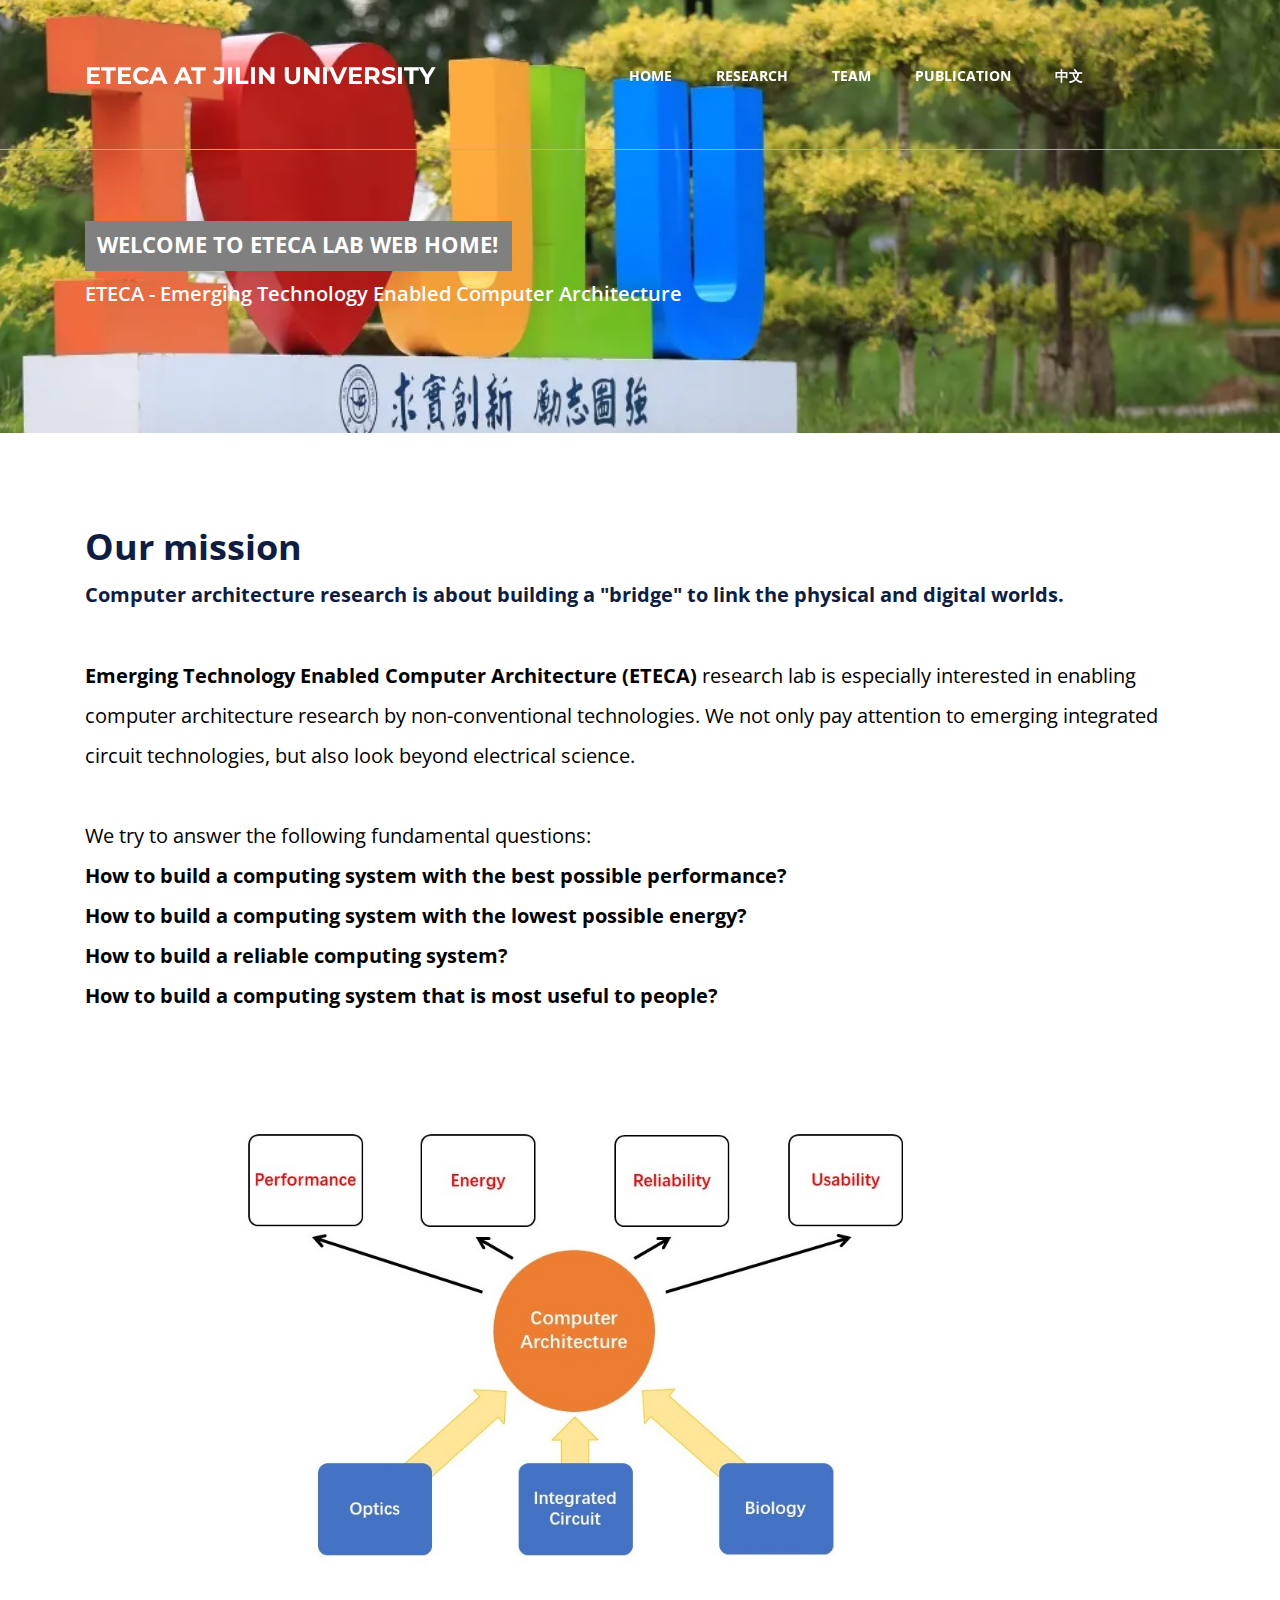
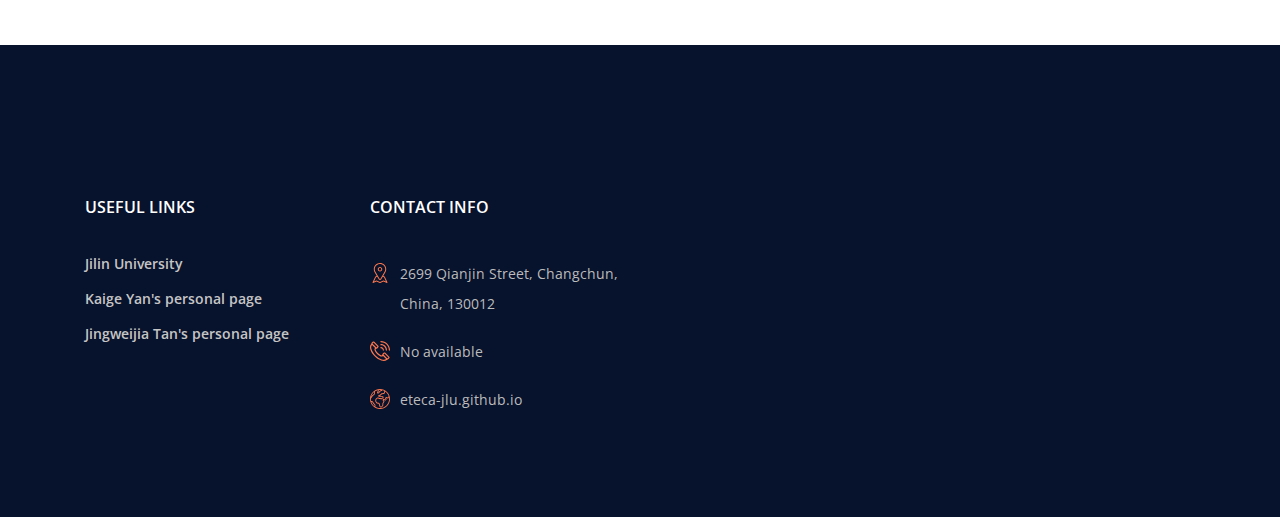
==== index.html @ 4bf4a9d3 "Add files via upload" ====
<!DOCTYPE html>
<html lang="en">
<head>
<title>ETECA</title>
<meta charset="utf-8">
<meta http-equiv="X-UA-Compatible" content="IE=edge">
<meta name="description" content="The Estate Teplate">
<meta name="viewport" content="width=device-width, initial-scale=1">
<link rel="stylesheet" type="text/css" href="styles/bootstrap4/bootstrap.min.css">
<link href="plugins/fontawesome-free-5.0.1/css/fontawesome-all.css" rel="stylesheet" type="text/css">
<link rel="stylesheet" type="text/css" href="styles/about_styles.css">
<link rel="stylesheet" type="text/css" href="styles/about_responsive.css">
</head>
<body>
<div class="super_container">

<div class="home">

<div class="home_background" style="background-image:url(images/_ilovejlu.png)"></div>
<div class="container">
<div class="row">
<div class="col">
<div class="home_content">
<div class="home_title">
<h2>Welcome to ETECA lab web home!</h2>
</div>
<div class="breadcrumbs">
<span><a href="index.html"><font style="font-size: 20px;">ETECA - Emerging Technology Enabled Computer Architecture</font></a></span>
</div>
</div>
</div>
</div>
</div>
</div>

<header class="header trans_300">
<div class="container">
<div class="row">
<div class="col">
<div class="header_container d-flex flex-row align-items-center trans_300">

<div class="logo_container">
<a href="#">
<div class="logo">
<span>ETECA at Jilin University</span>
</div>
</a>
</div>

<nav class="main_nav">
<ul class="main_nav_list">
<li class="main_nav_item"><a href="index.html">home</a></li>
<li class="main_nav_item"><a href="research.html">research</a></li>
<li class="main_nav_item"><a href="team.html">team</a></li>
<li class="main_nav_item"><a href="publication.html">publication</a></li>
<li class="main_nav_item"><a href="index_chinese.html">中文</a></li>
</ul>
</nav>


<div class="hamburger_container menu_mm">
<div class="hamburger menu_mm">
<i class="fas fa-bars trans_200 menu_mm"></i>
</div>
</div>
</div>
</div>
</div>
</div>

<div class="menu menu_mm">
<ul class="menu_list">
<li class="menu_item">
<div class="container">
<div class="row">
<div class="col">
<a href="index.html">home</a>
</div>
</div>
</div>
</li>
<li class="menu_item">
<div class="container">
<div class="row">
<div class="col">
<a href="research.html">research</a>
</div>
</div>
</div>
</li>
<li class="menu_item">
<div class="container">
<div class="row">
<div class="col">
<a href="team.html">team</a>
</div>
</div>
</div>
</li>
<li class="menu_item">
<div class="container">
<div class="row">
<div class="col">
<a href="publication.html">publication</a>
</div>
</div>
</div>
</li>
<li class="menu_item">
<div class="container">
<div class="row">
<div class="col">
<a href="index_chinese.html">中文</a>
</div>
</div>
</div>
</li>
</ul>
</div>
</header>

<div class="intro">
<div class="container">


<div class="row">
<div class="col-lg-12 order-lg-1 order-1">
<h2 class="intro_title">Our mission</h2>
<div class="intro_subtitle"><font style="font-size: 20px;">Computer architecture research is about building a "bridge" to link the physical and digital worlds.</font> </div>
<p class="intro_text"><font style="font-size: 20px;" color="black"><b>Emerging Technology Enabled Computer Architecture (ETECA)</b> research lab is especially interested in enabling computer architecture research by non-conventional technologies. We not only pay attention to emerging integrated circuit technologies, but also look beyond electrical science. <br><br>

We try to answer the following fundamental questions:  <br>
<b>How to build a computing system with the best possible performance?  </b> <br>
<b>How to build a computing system with the lowest possible energy? </b>  <br>
<b>How to build a reliable computing system? </b>  <br>
<b>How to build a computing system that is most useful to people? </b>  <br><br><br></font>
</p>
</div>
</div>


<div class="row">
<div class="col-lg-9 order-lg-1 order-1">
<div class="intro_image">
<img src="images/mission.jpg" alt="">
</div>
</div>
</div>

</div>
</div>




<footer class="footer">
<div class="container">
<div class="row">


<div class="col-lg-3 footer_col">
<div class="footer_col_title">useful links</div>
<ul class="footer_useful_links">
<li class="useful_links_item"><a href="#">Jilin University</a></li>
<li class="useful_links_item"><a href="https://yankaige-jlu.github.io/">Kaige Yan's personal page</a></li>
<li class="useful_links_item"><a href="https://jingweijiatan.github.io/">Jingweijia Tan's personal page</a></li>
</ul>
</div>


<div class="col-lg-3 footer_col">
<div class="footer_col_title">contact info</div>
<ul class="contact_info_list">
<li class="contact_info_item d-flex flex-row">
<div><div class="contact_info_icon"><img src="images/placeholder.svg" alt=""></div></div>
 <div class="contact_info_text">2699 Qianjin Street, Changchun, China, 130012</div>
</li>
<li class="contact_info_item d-flex flex-row">
<div><div class="contact_info_icon"><img src="images/phone-call.svg" alt=""></div></div>
<div class="contact_info_text">No available</div>
</li>
<li class="contact_info_item d-flex flex-row">
<div><div class="contact_info_icon"><img src="images/planet-earth.svg" alt=""></div></div>
<div class="contact_info_text"><a href="https://eteca-jlu.github.io">eteca-jlu.github.io</a></div>
</li>
</ul>
</div>
</div>
</div>
</footer>

</div>
<script src="js/jquery-3.2.1.min.js"></script>
<script src="styles/bootstrap4/popper.js"></script>
<script src="styles/bootstrap4/bootstrap.min.js"></script>
<script src="plugins/greensock/TweenMax.min.js"></script>
<script src="plugins/greensock/TimelineMax.min.js"></script>
<script src="plugins/scrollmagic/ScrollMagic.min.js"></script>
<script src="plugins/greensock/animation.gsap.min.js"></script>
<script src="plugins/greensock/ScrollToPlugin.min.js"></script>
<script src="plugins/OwlCarousel2-2.2.1/owl.carousel.js"></script>
<script src="plugins/scrollTo/jquery.scrollTo.min.js"></script>
<script src="plugins/easing/easing.js"></script>
<script src="js/custom.js"></script>

<script async src="https://www.googletagmanager.com/gtag/js?id=UA-23581568-13"></script>
<script>
  window.dataLayer = window.dataLayer || [];
  function gtag(){dataLayer.push(arguments);}
  gtag('js', new Date());

  gtag('config', 'UA-23581568-13');
</script>
</body>
</html>
---- styles/about_styles.css ----
@charset "utf-8";
/* CSS Document */

/******************************

[Table of Contents]

1. Fonts
2. Body and some general stuff
3. Home
4. Header
	4.1 Logo
	4.2 Main Navigation
	4.3 Phone Home
	4.4 Hamburger
5. Menu
6. Section Title
7. Button
8. Intro
9. Milestones
10. Agents
11. Newsletter
12. Footer
	12.1 Footer - About
	12.2 Footer - Useful Links
	12.3 Footer - Contact Form
	12.4 Footer - Contact Info
13. Credits


******************************/

/***********
1. Fonts
***********/

@import url('https://fonts.loli.net/css?family=Montserrat:700|Open+Sans:300,400,600,700');

/*********************************
2. Body and some general stuff
*********************************/

*
{
	margin: 0;
	padding: 0;
	-webkit-font-smoothing: antialiased;
	-webkit-text-shadow: rgba(0,0,0,.01) 0 0 1px;
	text-shadow: rgba(0,0,0,.01) 0 0 1px;
}
body
{
	font-family: 'Open Sans', sans-serif;
	font-size: 14px;
	font-weight: 400;
	background: #FFFFFF;
	color: #a5a5a5;
}
div
{
	display: block;
	position: relative;
	-webkit-box-sizing: border-box;
    -moz-box-sizing: border-box;
    box-sizing: border-box;
}
ul
{
	list-style: none;
	margin-bottom: 0px;
}
p
{
	font-family: 'Open Sans', sans-serif;
	font-size: 14px;
	line-height: 2;
	font-weight: 400;
	color: #838383;
	-webkit-font-smoothing: antialiased;
	-webkit-text-shadow: rgba(0,0,0,.01) 0 0 1px;
	text-shadow: rgba(0,0,0,.01) 0 0 1px;
}
p a
{
	display: inline;
	position: relative;
	color: inherit;
	border-bottom: solid 1px #ffa07f;
	-webkit-transition: all 200ms ease;
	-moz-transition: all 200ms ease;
	-ms-transition: all 200ms ease;
	-o-transition: all 200ms ease;
	transition: all 200ms ease;
}
a, a:hover, a:visited, a:active, a:link
{
	text-decoration: none;
	-webkit-font-smoothing: antialiased;
	-webkit-text-shadow: rgba(0,0,0,.01) 0 0 1px;
	text-shadow: rgba(0,0,0,.01) 0 0 1px;
}
p a:active
{
	position: relative;
	color: #FF6347;
}
p a:hover
{
	color: #FFFFFF;
	background: #ffa07f;
}
p a:hover::after
{
	opacity: 0.2;
}
::selection
{
	
}
p::selection
{
	
}
h1{font-size: 48px;}
h2{font-size: 36px;}
h3{font-size: 24px;}
h4{font-size: 18px;}
h5{font-size: 14px;}
h1, h2, h3, h4, h5, h6
{
	font-family: 'Open Sans', sans-serif;
	-webkit-font-smoothing: antialiased;
	-webkit-text-shadow: rgba(0,0,0,.01) 0 0 1px;
	text-shadow: rgba(0,0,0,.01) 0 0 1px;
}
h1::selection, 
h2::selection, 
h3::selection, 
h4::selection, 
h5::selection, 
h6::selection
{
	
}
.form-control
{
	color: #db5246;
}
section
{
	display: block;
	position: relative;
	box-sizing: border-box;
}
.clear
{
	clear: both;
}
.clearfix::before, .clearfix::after
{
	content: "";
	display: table;
}
.clearfix::after
{
	clear: both;
}
.clearfix
{
	zoom: 1;
}
.float_left
{
	float: left;
}
.float_right
{
	float: right;
}
.trans_200
{
	-webkit-transition: all 200ms ease;
	-moz-transition: all 200ms ease;
	-ms-transition: all 200ms ease;
	-o-transition: all 200ms ease;
	transition: all 200ms ease;
}
.trans_300
{
	-webkit-transition: all 300ms ease;
	-moz-transition: all 300ms ease;
	-ms-transition: all 300ms ease;
	-o-transition: all 300ms ease;
	transition: all 300ms ease;
}
.trans_400
{
	-webkit-transition: all 400ms ease;
	-moz-transition: all 400ms ease;
	-ms-transition: all 400ms ease;
	-o-transition: all 400ms ease;
	transition: all 400ms ease;
}
.trans_500
{
	-webkit-transition: all 500ms ease;
	-moz-transition: all 500ms ease;
	-ms-transition: all 500ms ease;
	-o-transition: all 500ms ease;
	transition: all 500ms ease;
}
.fill_height
{
	height: 100%;
}
.super_container
{
	width: 100%;
	overflow: hidden;
}
.prlx_parent
{
	overflow: hidden;
}
.prlx
{
	height: 130% !important;
}
.nopadding
{
	padding: 0px !important;
}

/*********************************
3. Home
*********************************/

.home
{
	height: 433px;
}
.home_background
{
	position: absolute;
	top: 0;
	left: 0;
	width: 100%;
	height: 100%;
	background-repeat: no-repeat;
	background-size: cover;
	background-position: center center;
}
.home_content
{
	width: 100%;
	margin-top: 221px;
}
.home_title
{
	display: inline-block;
	height: 50px;
	/*background: #fd784f;*/
	background: #808080;
}
.home_title h2
{
	font-size: 22px;
	line-height: 46px;
	font-weight: 700;
	text-transform: uppercase;
	color: #FFFFFF;
	padding-left: 12px;
	padding-right: 14px;
}
.breadcrumbs
{
	margin-top: 8px;
}
.breadcrumbs span::before
{
	display: inline-block;
	font-size: 16px;
	font-weight: 600;
	color: #FFFFFF;
	content: ' / ';
}
.breadcrumbs span:first-child::before
{
	display: none;
}
.breadcrumbs span a
{
	font-size: 16px;
	font-weight: 600;
	color: #FFFFFF;
	-webkit-transition: all 200ms ease;
	-moz-transition: all 200ms ease;
	-ms-transition: all 200ms ease;
	-o-transition: all 200ms ease;
	transition: all 200ms ease;
}
.breadcrumbs span a:hover
{
	color: #fd784f;
}

/*********************************
4. Header
*********************************/

.header
{
	display: block;
	position: fixed;
	top: 0;
	left: 0;
	width: 100%;
	height: 150px;
	border-bottom: solid 1px #aeaead;
	z-index: 15;
}
.header.scrolled
{
	height: 120px;
	background: #0e1d41;
	border: none;
}
.header_container
{
	width: 100%;
	height: 150px;
}
.header.scrolled .header_container
{
	height: 120px;
}

/*********************************
4.1 Logo
*********************************/

.logo_container
{
	
}
.logo
{
	text-align: center;
}
.logo span
{
	display: block;
	font-family: 'Montserrat', sans-serif;
	font-size: 24px;
	font-weight: 700;
	color: #FFFFFF;
	text-transform: uppercase;
	margin-top: 1px;
}

/*********************************
4.2 Main Navigation
*********************************/

.main_nav
{
	margin-left: auto;
	margin-right: 112px;
}
.main_nav_item
{
	display: inline-block;
	margin-right: 40px;
}
.main_nav_item:last-child
{
	margin-right: 0px;
}
.main_nav_item a
{
	font-size: 14px;
	font-weight: 700;
	text-transform: uppercase;
	color: #FFFFFF;
	padding-top: 5px;
	padding-bottom: 5px;
	-webkit-transition: all 200ms ease;
	-moz-transition: all 200ms ease;
	-ms-transition: all 200ms ease;
	-o-transition: all 200ms ease;
	transition: all 200ms ease;
}
.main_nav_item a:hover
{
	color: #fd784f;
}

/*********************************
4.3 Phone Home
*********************************/

.phone_home
{
	width: auto;
	height: 44px;
	background: #fd784f;
	padding-left: 46px;
	padding-right: 39px;
}
.phone_home span
{
	font-size: 18px;
	font-weight: 600;
	line-height: 44px;
	color: #FFFFFF;
}

/*********************************
4.4 Hamburger
*********************************/

.hamburger_container
{
	display: none;
	margin-left: auto;
}
.hamburger i
{
	font-size: 20px;
	padding: 5px;
	color: #FFFFFF;
	cursor: pointer;
}
.hamburger i:hover
{
	color: #f2f2f2;
}
.hamburger i:active
{
	color: #fd784f;
}

/*********************************
5. Menu
*********************************/

.menu
{
	display: block;
	width: 100%;
	max-height: 0px;
	overflow: hidden;
	opacity: 0;
	visibility: hidden;
	background: #FFFFFF;
	-webkit-transition: all 500ms ease;
	-moz-transition: all 500ms ease;
	-ms-transition: all 500ms ease;
	-o-transition: all 500ms ease;
	transition: all 500ms ease;
}
.menu.active
{
	opacity: 1;
	visibility: visible;
}
.menu_item
{
	border-bottom: solid 1px #f2f2f2;
}
.menu_item:last-child
{
	border: none;
}
.menu_item:hover
{
	background: #f2f2f2;
}
.menu_item a
{
	display: block;
	font-size: 14px;
	font-weight: 700;
	text-transform: uppercase;
	color: #0e1d41;
	padding-top: 5px;
	padding-bottom: 5px;
	line-height: 60px;
}

/*********************************
6. Section Title
*********************************/

.section_title
{
	padding-top: 37px;
	margin: 0 auto;
}
.section_title::after
{
	display: block;
	position: absolute;
	top: 0;
	left: 50%;
	-webkit-transform: translateX(-50%);
	-moz-transform: translateX(-50%);
	-ms-transform: translateX(-50%);
	-o-transform: translateX(-50%);
	transform: translateX(-50%);
	width: 3px;
	height: 25px;
	background: #fd784f;
	content: '';
}
.section_title h3
{
	text-transform: uppercase;
	color: #1e2c4e;
	font-weight: 700;
}
.section_subtitle
{
	display: block;
	font-size: 16px;
	font-weight: 600;
	color: #b0b1b3;
	margin-top: -4px;
}

/*********************************
7. Button
*********************************/

.button
{
	display: inline-block;
	height: 51px;
}
.button a
{
	display: block;
	font-size: 14px;
	font-weight: 600;
	text-transform: uppercase;
	line-height: 51px;
	padding-left: 34px;
	padding-right: 33px;
}

/*********************************
8. Intro
*********************************/

.intro
{
	padding-top: 92px;
	padding-bottom: 79px;
}
.intro_title
{
	font-weight: 700;
	color: #0e1d41;
}
.intro_subtitle
{
	font-size: 16px;
	font-weight: 700;
	line-height: 2;
	color: #0e1d41;
	margin-top: -1px;
}
.intro_text
{
	margin-top: 41px;
	margin-bottom: 0px;
}
.intro_button
{
	background: #fd784f;
	margin-top: 43px;
}
.intro_button a
{
	color: #FFFFFF;
}
.intro_image
{
	padding-left: 18.26%;
	padding-top: 19px;
	max-width: 100%;
}
.intro_image img
{
	max-width: 100%;
}

/*********************************
9. Milestones
*********************************/

.milestones
{
	padding-top: 179px;
	padding-bottom: 178px;
}
.milestones_background
{
	position: absolute;
	top: 0;
	left: 0;
	min-height: 400px;
	background: transparent;
	width: 100%;
	height: 100%;
	background-repeat: no-repeat;
	background-size: cover;
	background-position: center center;
}
.milestone
{
	width: 100%;
}
.milestone_icon
{
    height: 78px;
}
.milestone_icon img
{
	display: block;
	width: 100%;
}
.milestone_counter
{
	font-size: 60px;
	font-weight: 600;
	color: #FFFFFF;
	line-height: 1;
	margin-top: 34px;
}
.milestone_text
{
	font-size: 16px;
	font-weight: 700;
	text-transform: uppercase;
	color: #FFFFFF;
	margin-top: 15px;
}

/*********************************
10. Agents
*********************************/

.agents
{
	padding-top: 100px;
	padding-bottom: 100px;
}
.agents_row
{
	margin-top: 94px;
}
.agent_image
{
	width: 180px;
	height: 180px;
	border-radius: 50%;
	overflow: hidden;
}
.agent_name
{
	font-size: 16px;
	color: #1e2c4e;
	text-transform: uppercase;
	font-weight: 700;
	margin-top: 25px;
}
.agent_role
{
	font-size: 14px;
	font-weight: 600;
	color: #838383;
	margin-top: 7px;
}
.agent_social
{
	margin-top: 19px;
}
.agent_social_item
{
	display: inline-block;
	width: 31px;
	height: 31px;
	border: solid 2px #fd784f;
	border-radius: 50%;
	text-align: center;
	-webkit-transition: all 200ms ease;
	-moz-transition: all 200ms ease;
	-ms-transition: all 200ms ease;
	-o-transition: all 200ms ease;
	transition: all 200ms ease;
	margin-right: 9px;
}
.agent_social_item:last-child
{
	margin-right: 0px;
}
.agent_social_item a
{
	display: block;
	position: relative;
	width: 100%;
	height: 100%;
}
.agent_social_item a i
{
	display: block;
	position: relative;
	color: #fd784f;
	top: 50%;
	-webkit-transform: translateY(-50%);
	-moz-transform: translateY(-50%);
	-ms-transform: translateY(-50%);
	-o-transform: translateY(-50%);
	transform: translateY(-50%);
	font-size: 12px;
	-webkit-transition: all 200ms ease;
	-moz-transition: all 200ms ease;
	-ms-transition: all 200ms ease;
	-o-transition: all 200ms ease;
	transition: all 200ms ease;
}
.agent_social_item:hover
{
	background: #fd784f;
}
.agent_social_item:hover a i
{
	color: #FFFFFF;
}
.agents_more_button
{
	background: #fd784f;
	margin-top: 100px;
}
.agents_more_button a
{
	color: #FFFFFF;
}

/*********************************
11. Newsletter
*********************************/

.newsletter
{
	padding-top: 76px;
	padding-bottom: 99px;
	background: #0e1d41;
}
.newsletter_title
{
	padding-top: 37px;
	margin: 0 auto;
}
.newsletter_title::after
{
	display: block;
	position: absolute;
	top: 0;
	left: 0;
	width: 3px;
	height: 25px;
	background: #fd784f;
	content: '';
}
.newsletter_title h3
{
	text-transform: uppercase;
	color: #FFFFFF;
	font-weight: 700;
}
.newsletter_subtitle
{
	display: block;
	font-size: 16px;
	font-weight: 600;
	color: #b0b1b3;
	margin-top: -4px;
}
.newsletter_form_container
{
	margin-top: 31px;
}
.newsletter_email
{
	width: calc(100% - 132px);
	height: 55px;
	border: none;
	padding-left: 27px;
	font-weight: 500;
	color: #fd784f;
	background: #4a5b85;
}
.newsletter_email:focus
{
	outline: solid 2px #fd784f;
}
.newsletter_email::-webkit-input-placeholder
{
	font-size: 11px !important;
	font-style: italic !important;
	font-weight: 400 !important;
	color: #adb8d4 !important;
}
.newsletter_email:-moz-placeholder /* older Firefox*/
{
	font-size: 11px !important;
	font-style: italic !important;
	font-weight: 400 !important;
	color: #adb8d4 !important;
}
.newsletter_email::-moz-placeholder /* Firefox 19+ */ 
{
	font-size: 11px !important;
	font-style: italic !important;
	font-weight: 400 !important;
	color: #adb8d4 !important;
} 
.newsletter_email:-ms-input-placeholder
{ 
	font-size: 11px !important;
	font-style: italic !important;
	font-weight: 400 !important;
	color: #adb8d4 !important;
}
.newsletter_email::input-placeholder
{
	font-size: 11px !important;
	font-style: italic !important;
	font-weight: 400 !important;
	color: #adb8d4 !important;
}
.newsletter_submit_btn
{
	width: 132px;
	height: 55px;
	border: none;
	background: #fd784f;
	color: #FFFFFF;
	font-size: 14px;
	font-weight: 600;
	text-transform: uppercase;
	cursor: pointer;
}
.newsletter_submit_btn:focus
{
	border: solid 2px #FFFFFF;
}
.weekly_offer
{
	width: 100%;
	height: 100%;
}
.weekly_offer_image
{
	position: absolute;
	top: 0;
	left: 0;
	width: 100%;
	height: 100%;
	background-repeat: no-repeat;
	background-size: cover;
	background-position: center center;
}
.weekly_offer_content
{
	position: absolute;
	top: 0;
	left: 0;
	height: 58px;
	background: #0e1d41;
	z-index: 10;
}
.weekly_offer_icon
{
	width: 64px;
	background: #fd784f;
}
.weekly_offer_icon img
{
	width: 35px;
	height: 41px;
}
.weekly_offer_text
{
	font-size: 14px;
	font-weight: 700;
	line-height: 58px;
	color: #FFFFFF;
	text-transform: uppercase;
	padding-left: 30px;
	padding-right: 30px;
}

/*********************************
12. Footer
*********************************/

.footer
{
	padding-top: 150px;
	padding-bottom: 80px;
	background: #07122c;
}
.footer_col_title
{
	font-size: 16px;
	font-weight: 600;
	text-transform: uppercase;
	color: #FFFFFF;
}

/*********************************
12.1 Footer - About
*********************************/

.footer .logo_container
{
	display: inline-block;
	position: absolute;
	left: 0;
	top: -58px;
}
.footer .logo
{
	text-align: center;
}
.footer .logo span
{
	display: block;
	font-family: 'Montserrat', sans-serif;
	font-size: 24px;
	font-weight: 700;
	color: #FFFFFF;
	text-transform: uppercase;
	margin-top: 1px;
}
.footer_social
{
	margin-top: 60px;
}
.footer_social_item
{
	display: inline-block;
	width: 31px;
	height: 31px;
	border: solid 2px #fd784f;
	border-radius: 50%;
	text-align: center;
	-webkit-transition: all 200ms ease;
	-moz-transition: all 200ms ease;
	-ms-transition: all 200ms ease;
	-o-transition: all 200ms ease;
	transition: all 200ms ease;
	margin-right: 9px;
}
.footer_social_item:last-child
{
	margin-right: 0px;
}
.footer_social_item a
{
	display: block;
	position: relative;
	width: 100%;
	height: 100%;
}
.footer_social_item a i
{
	display: block;
	position: relative;
	color: #fd784f;
	top: 50%;
	-webkit-transform: translateY(-50%);
	-moz-transform: translateY(-50%);
	-ms-transform: translateY(-50%);
	-o-transform: translateY(-50%);
	transform: translateY(-50%);
	font-size: 12px;
	-webkit-transition: all 200ms ease;
	-moz-transition: all 200ms ease;
	-ms-transition: all 200ms ease;
	-o-transition: all 200ms ease;
	transition: all 200ms ease;
}
.footer_social_item:hover
{
	background: #fd784f;
}
.footer_social_item:hover a i
{
	color: #FFFFFF;
}
.footer_about
{
	margin-top: 44px;
	padding-right: 10px;
}
.footer_about p
{
	color: #c5c5c5;
	line-height: 2.29;
	margin-bottom: 0px;
}

/*********************************
12.2 Footer - Useful Links
*********************************/

.footer_useful_links
{
	margin-top: 27px;
}
.useful_links_item a
{
	font-size: 14px;
	font-weight: 600;
	color: #c5c5c5;
	line-height: 2.5;
	-webkit-transition: all 200ms ease;
	-moz-transition: all 200ms ease;
	-ms-transition: all 200ms ease;
	-o-transition: all 200ms ease;
	transition: all 200ms ease;
}
.useful_links_item a:hover
{
	color: #fd784f;
}

/*********************************
12.3 Footer - Contact Form
*********************************/

.footer_contact_form_container
{
	margin-top: 41px;
}
.footer_contact_form
{
	
}
.input_field
{
	width: 100%;
	background: #1e2c4e;
	border: solid 2px transparent;
	margin-bottom: 9px;
	height: 38px;
	padding-left: 17px;
	color: #fd784f;
}
.input_field:focus
{
	outline: none !important;
	border-color: #fd784f;
}
.text_field
{
	width: 100%;
	height: 117px;
	background: #1e2c4e;
	border: solid 2px transparent;
	padding-left: 17px;
	margin-bottom: 7px;
	color: #fd784f;
	padding-top: 10px;
}
.text_field:focus
{
	outline: none !important;
	border-color: #fd784f;
}
.contact_send_btn
{
	width: 86px;
	height: 32px;
	background: #fd784f;
	font-size: 12px;
	font-weight: 600;
	text-transform: uppercase;
	color: #FFFFFF;
	cursor: pointer;
	border: none;
}
.contact_send_btn:focus
{
	outline: solid 1px #FFFFFF;
	border: green !important;
}
.input_field::-webkit-input-placeholder,
.text_field::-webkit-input-placeholder
{
	font-size: 11px !important;
	font-style: italic !important;
	font-weight: 400 !important;
	color: #6678a3 !important;
}
.input_field:-moz-placeholder,
.text_field:-moz-placeholder
{
	font-size: 11px !important;
	font-style: italic !important;
	font-weight: 400 !important;
	color: #6678a3 !important;
}
.input_field::-moz-placeholder,
.text_field::-moz-placeholder
{
	font-size: 11px !important;
	font-style: italic !important;
	font-weight: 400 !important;
	color: #6678a3 !important;
} 
.input_field:-ms-input-placeholder,
.text_field:-ms-input-placeholder
{ 
	font-size: 11px !important;
	font-style: italic !important;
	font-weight: 400 !important;
	color: #6678a3 !important;
}
.input_field::input-placeholder,
.text_field::input-placeholder
{
	font-size: 11px !important;
	font-style: italic !important;
	font-weight: 400 !important;
	color: #6678a3 !important;
}

/*********************************
12.4 Footer - Contact Info
*********************************/

.contact_info_list
{
	margin-top: 44px;
}
.contact_info_item
{
	margin-bottom: 22px;
}
.contact_info_icon
{
	width: 20px;
	height: 20px;
	margin-right: 10px;
}
.contact_info_icon img
{
	display: block;
	width: 100%;
}
.contact_info_text,
.contact_info_text a
{
	color: #bcbcbd;
	line-height: 2.14;
	margin-top: -4px;
}
.contact_info_item:hover .contact_info_text,
.contact_info_item:hover .contact_info_text a
{
	color: #fd784f;
}

/*********************************
13. Credits
*********************************/

.credits
{
	background: #040b1d;
	text-align: center;
}
.credits span
{
	color: #485165;
	line-height: 49px;
}
---- styles/about_responsive.css ----
@charset "utf-8";
/* CSS Document */

/******************************

[Table of Contents]

1. 1600px
2. 1440px
3. 1280px
4. 1199px
5. 1024px
6. 991px
7. 959px
8. 880px
9. 768px
10. 767px
11. 539px
12. 479px
13. 400px

******************************/

/************
1. 1600px
************/

@media only screen and (max-width: 1600px)
{
	
}

/************
2. 1440px
************/

@media only screen and (max-width: 1440px)
{
	
}

/************
3. 1380px
************/

@media only screen and (max-width: 1380px)
{
	
}

/************
3. 1280px
************/

@media only screen and (max-width: 1280px)
{
	
}

/************
4. 1199px
************/

@media only screen and (max-width: 1199px)
{
	.main_nav
	{
		margin-right: 56px;
	}
	.main_nav_item
	{
		margin-right: 33px;
	}
	.phone_home
	{
		padding-left: 31px;
    	padding-right: 29px;
	}
	.phone_home span
	{
		font-size: 14px;
	}
}

/************
4. 1100px
************/

@media only screen and (max-width: 1100px)
{
	
}

/************
5. 1024px
************/

@media only screen and (max-width: 1024px)
{
	
}

/************
6. 991px
************/

@media only screen and (max-width: 991px)
{
	.main_nav
	{
		display: none;
	}
	.phone_home
	{
		display: none;
	}
	.logo span
	{
		font-size: 20px;
	}
	.logo img
	{
		width: 60px;
	}
	.hamburger_container
	{
		display: block;
	}
	.intro_image
	{
		padding-left: 0px;
		padding-top: 0px;
	}
	.intro_title
	{
		margin-top: 50px;
	}
	.milestone_col
	{
		margin-bottom: 60px;
	}
	.milestone_col:last-child
	{
		margin-bottom: 0px;
	}
	.agent_col
	{
		margin-bottom: 60px;
	}
	.agent_col:last-child
	{
		margin-bottom: 0px;
	}
	.weekly_offer
	{
		height: auto;
	}
	.weekly_offer_image
	{
		position: relative;
		top: auto;
		left: auto;
		width: 100%;
		height: 220px;
		margin-top: 80px;
	}
	.footer_col
	{
		margin-bottom: 60px;
	}
	.footer_col:last-child
	{
		margin-bottom: 0px;
	}
}

/************
7. 959px
************/

@media only screen and (max-width: 959px)
{
	
}

/************
8. 880px
************/

@media only screen and (max-width: 880px)
{
	
}

/************
9. 768px
************/

@media only screen and (max-width: 768px)
{
	
}

/************
10. 767px
************/

@media only screen and (max-width: 767px)
{
	.weekly_offer_image
	{
		height: 162px;
	}
}

/************
11. 575px
************/

@media only screen and (max-width: 575px)
{
	h2{font-size: 28px;}
	h3{font-size: 20px;}
	p{font-size: 13px;}
	.header
	{
		height: 80px;
	}
	.header_container
	{
		height: 80px;
	}
	.header.scrolled
	{
		height: 70px;
	}
	.header.scrolled .header_container
	{
		height: 70px;
	}
	.logo img
	{
		width: 36px;
	}
	.logo span
	{
		font-size: 12px;
	}
	.menu_item a
	{
		font-size: 14px;
		line-height: 42px;
	}
	.home
	{
		height: 372px;
	}
	.home_content
	{
		margin-top: 205px;
	}
	.section_subtitle
	{
		font-size: 14px;
	}
	.button
	{
		height: 41px;
	}
	.button a
	{
	    font-size: 12px;
	    line-height: 41px;
	    padding-left: 27px;
	    padding-right: 26px;
	}
	.intro_title
	{
		margin-top: 45px;
	}
	.intro_text
	{
		margin-top: 29px;
	}
	.milestone_counter
	{
		font-size: 36px;
		margin-top: 30px;
	}
	.milestone_text
	{
		font-size: 12px;
		margin-top: 10px;
	}
	.newsletter_email
	{
		height: 40px;
	}
	.newsletter_submit_btn
	{
		height: 40px;
		font-size: 12px;
	}
	.weekly_offer_image
	{
		height: calc((100vw - 30px) / 3.13);
		margin-top: 43px;
	}
	.weekly_offer_content
	{
		height: 40px;
	}
	.weekly_offer_icon
	{
		width: 54px;
	}
	.weekly_offer_icon img
	{
		width: 22px;
	}
	.weekly_offer_text
	{
		font-size: 12px;
		line-height: 40px;
		padding-left: 25px;
		padding-right: 25px;
	}
	.useful_links_item a
	{
		font-size: 13px;
	}
}

/************
11. 539px
************/

@media only screen and (max-width: 539px)
{
	
}

/************
12. 480px
************/

@media only screen and (max-width: 480px)
{
	
}

/************
13. 479px
************/

@media only screen and (max-width: 479px)
{
	h2{font-size: 24px;}
	.intro_subtitle
	{
		font-size: 14px;
	}
}

/************
14. 400px
************/

@media only screen and (max-width: 400px)
{
	
}
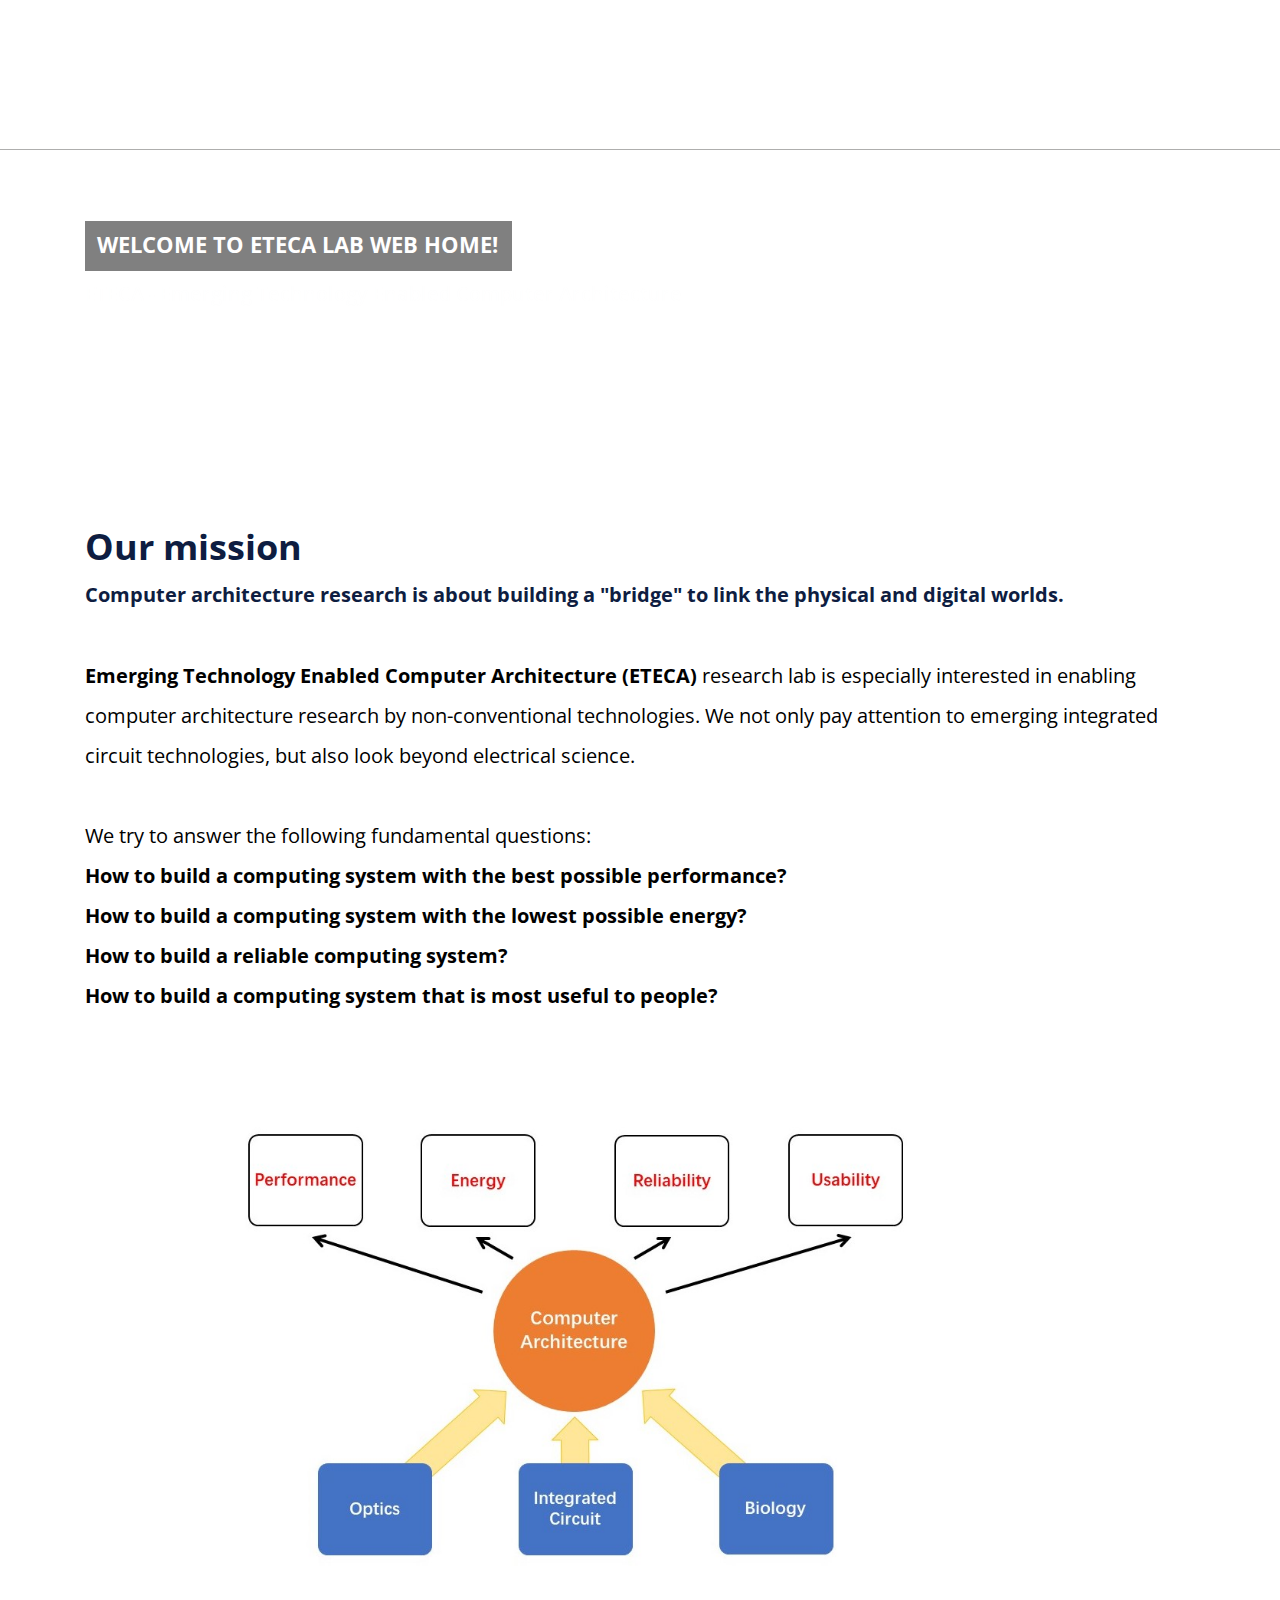
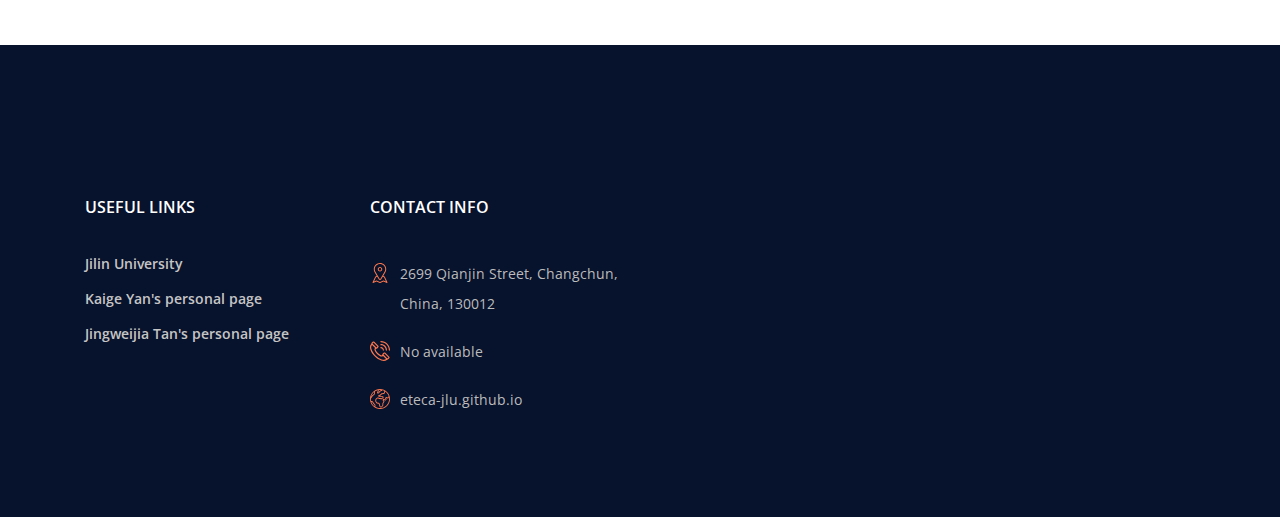
==== commit 3c8f2983: "Add files via upload" ====
--- a/index.html
+++ b/index.html
@@ -16,7 +16,7 @@
 
 <div class="home">
 
-<div class="home_background" style="background-image:url(images/_ilovejlu.png)"></div>
+<div class="home_background" style="background-image:url(images/ilovejlu.jpg)"></div>
 <div class="container">
 <div class="row">
 <div class="col">
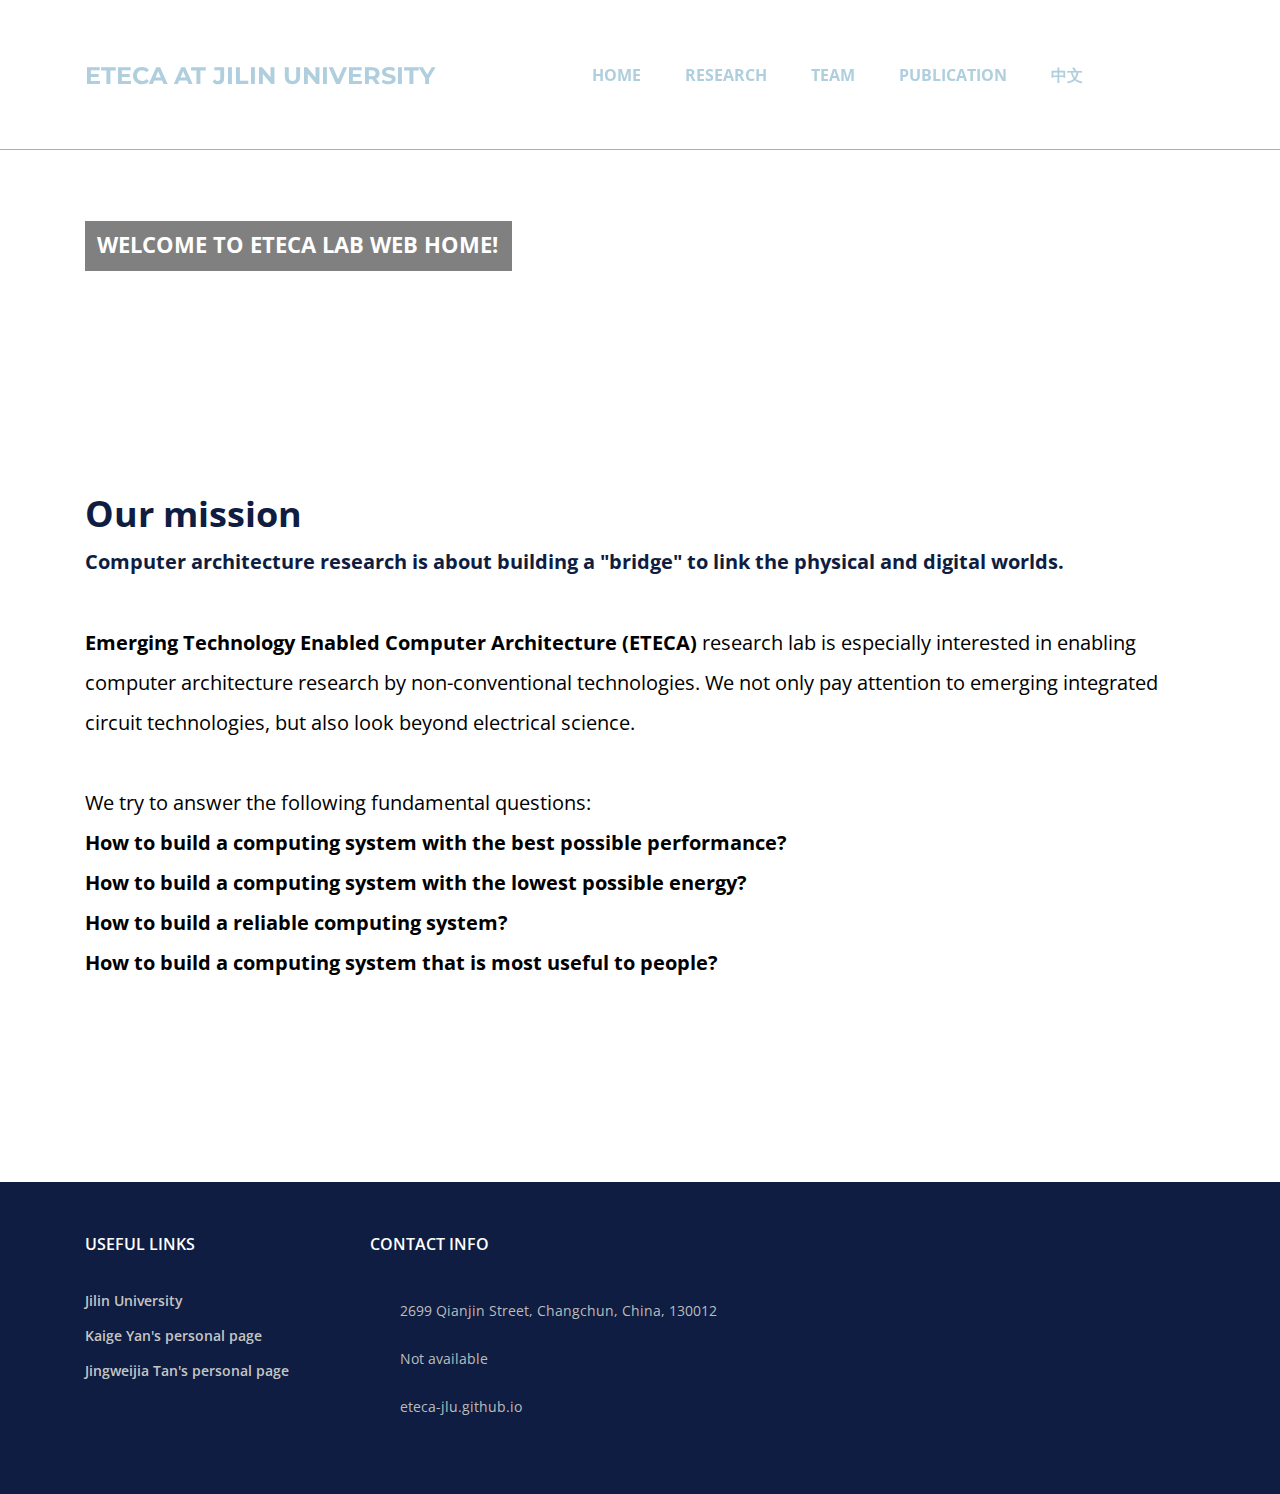
==== commit 872e3b3c: "Add files via upload" ====
--- a/index.html
+++ b/index.html
@@ -168,7 +168,7 @@
 </div>
 
 
-<div class="col-lg-3 footer_col">
+<div class="col-lg-7 footer_col">
 <div class="footer_col_title">contact info</div>
 <ul class="contact_info_list">
 <li class="contact_info_item d-flex flex-row">
@@ -177,7 +177,7 @@
 </li>
 <li class="contact_info_item d-flex flex-row">
 <div><div class="contact_info_icon"><img src="images/phone-call.svg" alt=""></div></div>
-<div class="contact_info_text">No available</div>
+<div class="contact_info_text">Not available</div>
 </li>
 <li class="contact_info_item d-flex flex-row">
 <div><div class="contact_info_icon"><img src="images/planet-earth.svg" alt=""></div></div>
--- a/styles/about_styles.css
+++ b/styles/about_styles.css
@@ -237,7 +237,9 @@
 
 .home
 {
-	height: 433px;
+	/*KYan*/
+	/*height: 433px;*/
+	height: 400px;
 }
 .home_background
 {
@@ -353,7 +355,8 @@
 	font-family: 'Montserrat', sans-serif;
 	font-size: 24px;
 	font-weight: 700;
-	color: #FFFFFF;
+	/*KYan*/
+	color: #B0CFDE;
 	text-transform: uppercase;
 	margin-top: 1px;
 }
@@ -378,10 +381,11 @@
 }
 .main_nav_item a
 {
-	font-size: 14px;
+	font-size: 16px;
 	font-weight: 700;
 	text-transform: uppercase;
-	color: #FFFFFF;
+	/*KYan*/
+	color: #B0CFDE;
 	padding-top: 5px;
 	padding-bottom: 5px;
 	-webkit-transition: all 200ms ease;
@@ -909,9 +913,9 @@
 
 .footer
 {
-	padding-top: 150px;
-	padding-bottom: 80px;
-	background: #07122c;
+	padding-top: 50px;
+	padding-bottom: 50px;
+	background: #0e1d41;
 }
 .footer_col_title
 {
